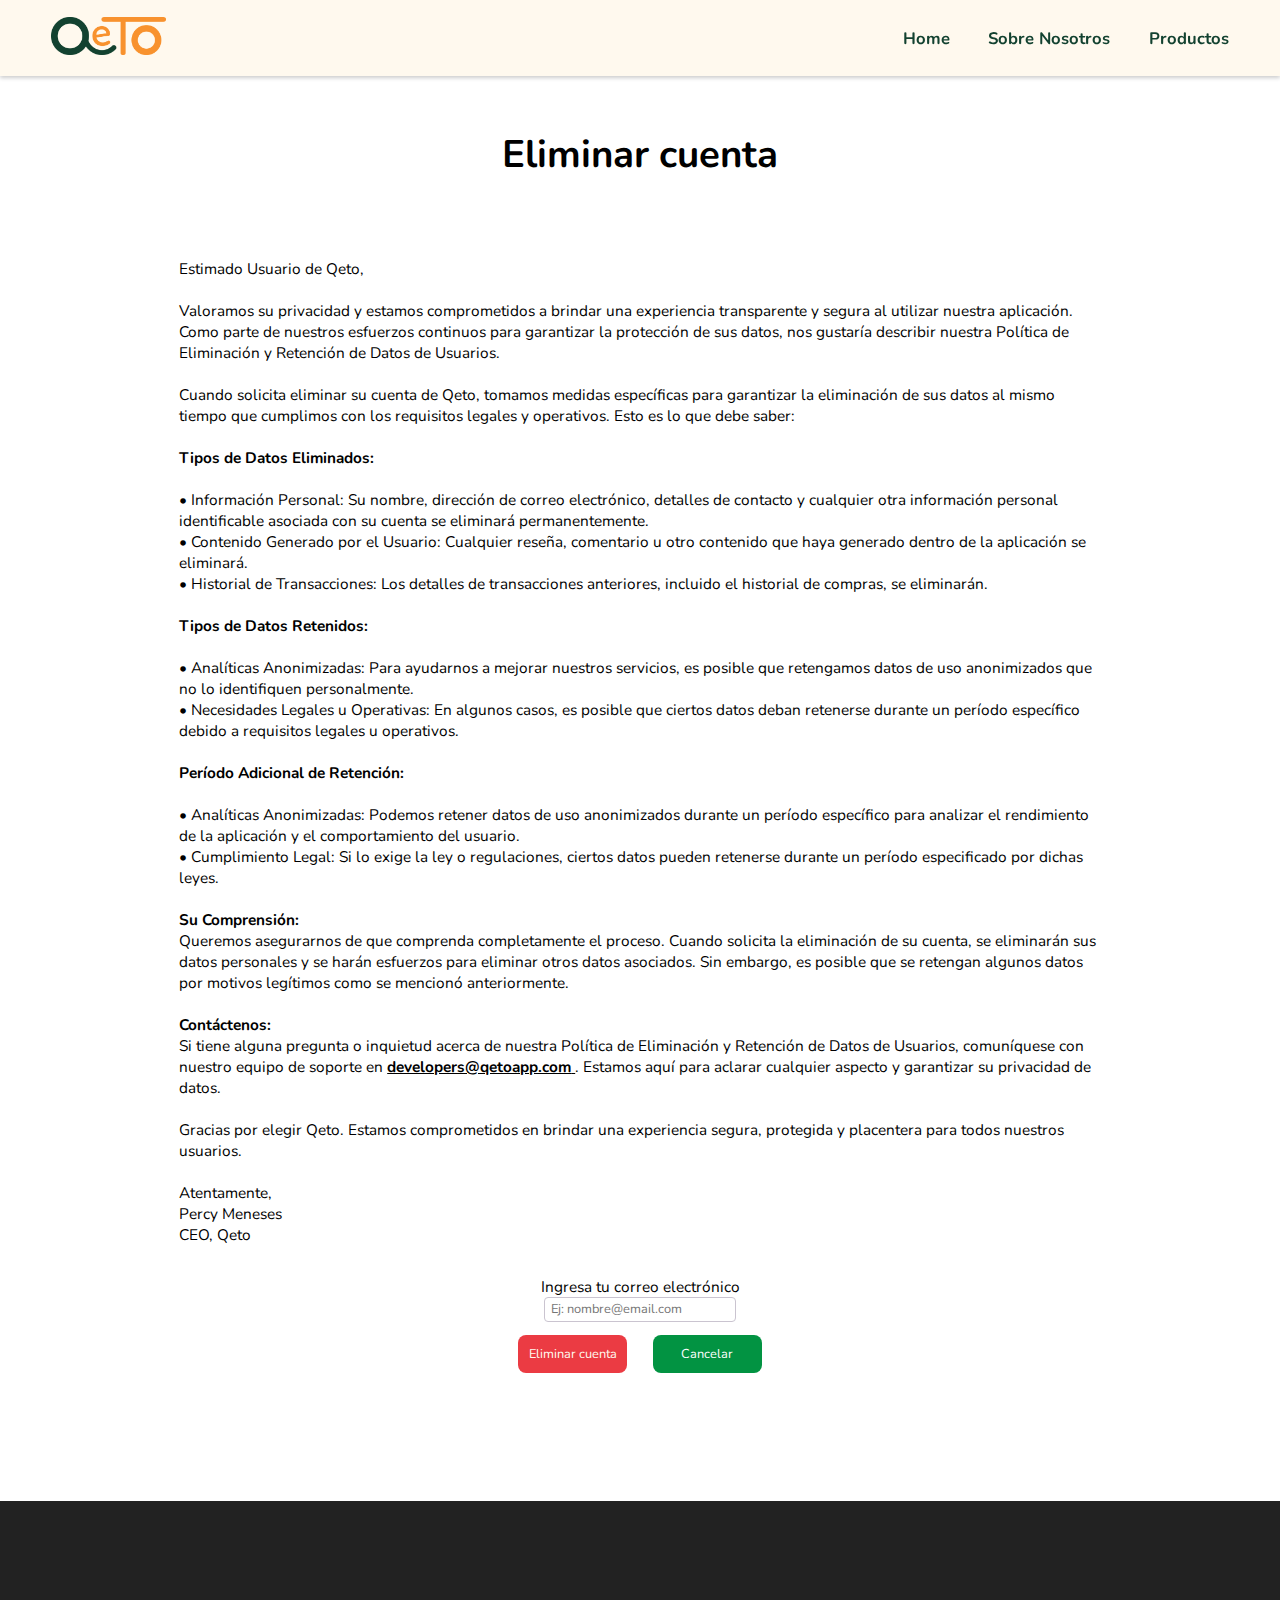
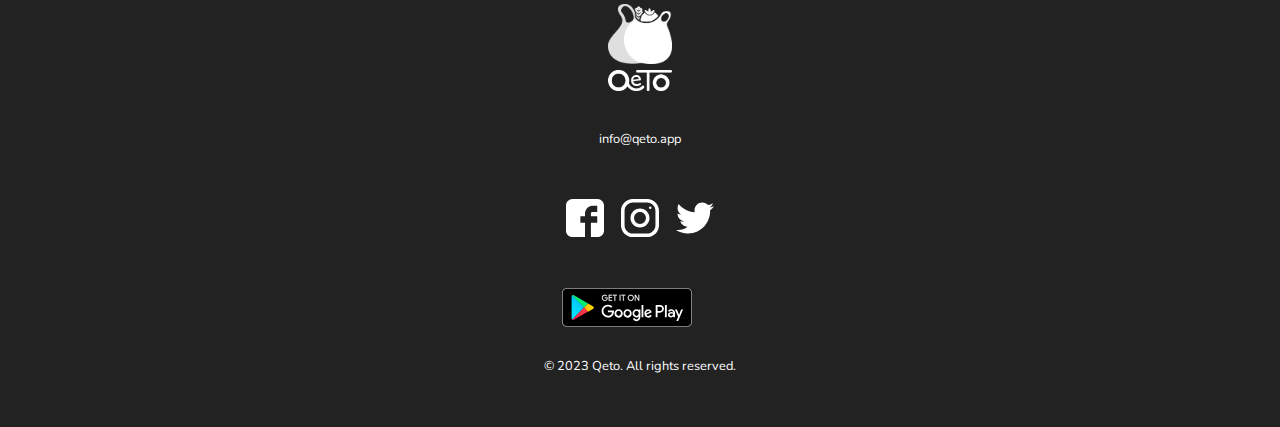
==== delete-account/index.html @ d664d5a8 "delete-account-page" ====
<!DOCTYPE html>
<html lang="en">
  <head>
    <meta charset="UTF-8">
      <meta name="viewport" content="width=device-width, initial-scale=1.0">
      <meta name="theme-color" content="#FFF9EE" />
      <title>Qeto - Fresh Food Delivery</title>
      <link rel="icon" href="../assets/images/icono.png" type="image/x-icon">
      <link rel="stylesheet" href="../styles1.css">
      <link rel="stylesheet" href="./delete-account.css">
  </head>
  <body>
    <header>
      <a href="../index.html">
        <img class="header-logo" src="../assets/images/logo-horizontal-verde.png" alt="main-logo">
      </a>
      <nav>
        <ul>
          <li><a href="../index.html#hero">Home</a></li>
          <li><a href="../index.html#pre-about">Sobre Nosotros</a></li>
          <li><a href="../index.html#pre-products">Productos</a></li>
        </ul>
      </nav>
      <div class="burger-button">
        <div class="burger-button-line"></div>
        <div class="burger-button-line"></div>
        <div class="burger-button-line"></div>
      </div>
    </header>

    <main class="delete-account">
      <h1 class="delete-account__title">Eliminar cuenta</h1>
      <p class="delete-account__description">
        Estimado Usuario de Qeto,<br />
        <br />
        Valoramos su privacidad y estamos comprometidos a brindar una experiencia transparente y segura al utilizar
        nuestra aplicación. Como parte de nuestros esfuerzos continuos para garantizar la protección de sus datos,
        nos gustaría describir nuestra Política de Eliminación y Retención de Datos de Usuarios.<br />
        <br />
        Cuando solicita eliminar su cuenta de Qeto, tomamos medidas específicas para garantizar la eliminación de sus
        datos al mismo tiempo que cumplimos con los requisitos legales y operativos. Esto es lo que debe saber:<br />
        <br />
        <strong>Tipos de Datos Eliminados:</strong><br />
        <br />
        • Información Personal: Su nombre, dirección de correo electrónico, detalles de contacto y cualquier otra
        información personal identificable asociada con su cuenta se eliminará permanentemente.<br />
        • Contenido Generado por el Usuario: Cualquier reseña, comentario u otro contenido que haya generado dentro
        de la aplicación se eliminará.<br />
        • Historial de Transacciones: Los detalles de transacciones anteriores, incluido el historial de compras,
        se eliminarán.<br />
        <br />
        <strong>Tipos de Datos Retenidos:</strong><br />
        <br />
        • Analíticas Anonimizadas: Para ayudarnos a mejorar nuestros servicios, es posible que retengamos datos de
        uso anonimizados que no lo identifiquen personalmente.<br />
        • Necesidades Legales u Operativas: En algunos casos, es posible que ciertos datos deban retenerse durante
        un período específico debido a requisitos legales u operativos.<br />
        <br />
        <strong>Período Adicional de Retención:</strong><br />
        <br />
        • Analíticas Anonimizadas: Podemos retener datos de uso anonimizados durante un período específico para analizar
        el rendimiento de la aplicación y el comportamiento del usuario.<br />
        • Cumplimiento Legal: Si lo exige la ley o regulaciones, ciertos datos pueden retenerse durante un período
        especificado por dichas leyes.<br />
        <br />
        <strong>Su Comprensión:</strong><br />
        Queremos asegurarnos de que comprenda completamente el proceso. Cuando solicita la eliminación de su cuenta,
        se eliminarán sus datos personales y se harán esfuerzos para eliminar otros datos asociados. Sin embargo,
        es posible que se retengan algunos datos por motivos legítimos como se mencionó anteriormente.<br />
        <br />
        <strong>Contáctenos:</strong><br />
        Si tiene alguna pregunta o inquietud acerca de nuestra Política de Eliminación y Retención de Datos de Usuarios,
        comuníquese con nuestro equipo de soporte en
        <a class="delete-account__description__email" href="mailto:developers@qetoapp.com?subject=Mayor%20información%Política%de%Privacidad" target="_blank">
          <strong>developers@qetoapp.com</strong>
        </a>. Estamos aquí para aclarar cualquier aspecto y garantizar su privacidad de datos.<br />
        <br />
        Gracias por elegir Qeto. Estamos comprometidos en brindar una experiencia segura, protegida y placentera para
        todos nuestros usuarios.<br />
        <br />
        Atentamente,<br />
        Percy Meneses<br />
        CEO, Qeto
      </p>
      <form class="delete-account__form" action="https://submit-form.com/A1nSZQLX">
        <label class="delete-account__form__label" for="email">Ingresa tu correo electrónico</label>
        <input
        class="delete-account__form__input"
        type="email"
        id="email"
        name="email"
        placeholder="Ej: nombre@email.com"
        required="" />
        <div class="delete-account__form__buttons-container">
          <button class="delete-account__delete-button" type="submit">Eliminar cuenta</button>
          <a class="delete-account__back-button" href="../index.html">Cancelar</a>
        </div>
      </form>
    </main>

    <footer>
      <div class="container">
        <div class="logo">
          <img src="../assets/images/icono-blanco.png" alt="Qeto Logo">
          <img src="../assets/images/logo-horizontal-blanco.png" alt="Qeto Logo">
        </div>
    
        <div class="contact-info">
          <!-- <h4>Contact Information</h4> -->
          <!-- <p>123 Main Street</p> -->
          <!-- <p>Anytown, USA 12345</p> -->
          <p>info@qeto.app</p>
          <!-- <p>(555) 555-5555</p> -->
        </div>
    
        <div class="social-media">
          <ul class="social-media-list">
            <li>
              <a href="https://www.facebook.com/qetoapp" target="_blank">
                <img class="social-media-list-icon" src="../assets/images/facebook.svg" alt="facebook icon">
              </a>
            </li>
            <li>
              <a href="https://www.instagram.com/qetoapp/" target="_blank">
                <img class="social-media-list-icon" src="../assets/images/instagram.svg" alt="instagram icon">
              </a>
            </li>
            <li>
              <a href="https://twitter.com/QetoApp" target="_blank">
                <img class="social-media-list-icon" src="../assets/images/twitter.svg" alt="twitter icon">
              </a>
            </li>
          </ul>
        </div>

        <div class="download-buttons">
          <a class="download-button">
            <img src="../assets/images/google-play-store.svg" alt="google play store">
          </a>
          <!-- <a class="download-button">
            <img src="../assets/images/apple-app-store.svg" alt="apple app store">
          </a> -->
        </div>

        <div class="legal-info">
          <p>&copy; 2023 Qeto. All rights reserved.</p>
          <!-- <ul>
            <li><a href="#">Privacy Policy</a></li>
            <li><a href="#">Terms of Service</a></li>
          </ul> -->
        </div>
      </div>
    </footer>

    <script src="../script.js"></script>
  </body>
</html>
---- styles1.css ----
/* Base CSS */
* {
  box-sizing: border-box;
  font-size: 1vw;
  font-family: 'Raleway';
}

html {
  height: 100%;
  scroll-behavior: smooth;
}
body {
  margin: 0;
  height: 100%;
  background-color: #222;
}
h1, h2, h3, h4, h5, h6,
p, strong, small, figure, img {
  margin: 0;
}
ol, ul {
  padding: 0;
  margin: 0;
}

#root {
  height: 100%;
  margin: 0;
  display: flex;
  /* flex-direction: column-reverse; */
  flex-direction: column;
  justify-content: space-between;
}

strong {
  font-size: inherit;
}

a[href^="tel"] {
  color: inherit; /* Inherit text color of parent element. */
  text-decoration: none; /* Remove underline. */
  font-size: inherit;
  /* Additional css `propery: value;` pairs here */
}
a:hover {
  color: inherit;
}

.hidden {
  display: none !important;
}
/* endBase CSS */

/* Font family */
@font-face {
  font-family: 'Nunito';
  src: url('./assets/fonts/static/Nunito-Black.ttf');
  font-weight: 900;
  font-style: normal;
}
@font-face {
  font-family: 'Nunito';
  src: url('./assets/fonts/static/Nunito-ExtraBold.ttf');
  font-weight: 800;
  font-style: normal;
}
@font-face {
  font-family: 'Nunito';
  src: url('./assets/fonts/static/Nunito-Bold.ttf');
  font-weight: 700;
  font-style: normal;
}
@font-face {
  font-family: 'Nunito';
  src: url('./assets/fonts/static/Nunito-SemiBold.ttf');
  font-weight: 600;
  font-style: normal;
}
@font-face {
  font-family: 'Nunito';
  src: url('./assets/fonts/static/Nunito-Medium.ttf');
  font-weight: 500;
  font-style: normal;
}
@font-face {
  font-family: 'Nunito';
  src: url('./assets/fonts/static/Nunito-Regular.ttf');
  font-weight: 400;
}
@font-face {
  font-family: 'Nunito';
  src: url('./assets/fonts/static/Nunito-Light.ttf');
  font-weight: 200;
  font-style: normal;
}
@font-face {
  font-family: 'Nunito';
  src: url('./assets/fonts/static/Nunito-ExtraLight.ttf');
  font-weight: 100;
  font-style: normal;
}
/* end Font family */

/* Global Styles */
* {
  font-family: 'Nunito', sans-serif;
  margin: 0;
  padding: 0;
  box-sizing: border-box;
}

ul {
  list-style: none;
}

a {
  text-decoration: none;
  color: #134230;
}

button {
  cursor: pointer;
  padding: 1em 2em;
  background-color: #F8922E;
  color: #FFF9EE;
  border: none;
  border-radius: 25px;
  transition: background-color 0.3s ease;
}

button:hover {
  background-color: #8B181F;
}

/* Download buttons */
.download-buttons {
  display: flex;
  justify-content: center;
  align-items: center;
}
.download-button img {
  height: 3em;
}
.download-buttons .download-button:first-child {
  margin-right: 2em;
}
/* end Download buttons */

.pre-section {
  height: 5.577em;
  margin-bottom: -1px;
}

/* Header Styles */
header {
  display: flex;
  justify-content: space-between;
  align-items: center;
  padding: 1.3em 4em;
  background-color: #FFF9EE;
  position: fixed;
  top: 0;
  z-index: 2;
  width: 100%;
  box-shadow: 0px 2px 4px rgba(0, 0, 0, 0.2);
}
header .burger-button {
  display: none;
}
nav ul {
  display: flex;
}

nav ul li {
  margin-left: 3em;
}

nav ul li:first-child {
  margin-left: 0;
}

nav ul li a {
  font-weight: 700;
  font-size: 1.3rem;
}
.header-logo {
  width: 9em;
}

/* Hero Styles */
#hero {
  height: 35em;
  background-image: url("./assets/images/woman.jpg");
  background-size: cover;
  background-position: center;
  display: flex;
  flex-direction: column;
  justify-content: flex-end;
  align-items: center;
  color: #FFF9EE;
  text-align: center;
  position: relative;
  padding-top: 5.55em;
}
.hero-logo {
  width: 20em;
}
.hero-main-text {
  font-size: 1.984rem;
  margin-top: .5em;
  margin-bottom: .8em;
  font-weight: 700;
}
.hero-background-color {
  background-color: rgba(248, 147, 46, .5);
  width: 100%;
  height: 100%;
  position: absolute;
  top: 0;
  left: 0;
  z-index: 0;
}
.hero-container {
  max-width: 80rem;
  margin: 0 auto;
  z-index: 1;
}

.hero-container h1 {
  font-size: 4rem;
  font-weight: bold;
  margin-bottom: 2em;
}

/* About Styles */
#about {
  padding: 6em 6em 0 6em;
  background-color: #FFF9EE;
  text-align: center;
}
#about .container {
  width: 70em;
  margin: auto;
}

#about h2 {
  font-size: 3rem;
  font-weight: bold;
  margin-bottom: .5em;
}

#about p {
  font-size: 1.2rem;
  margin-bottom: 1em;
}

/* Products Styles */
#products {
  background-color: white;
  padding: 6em;
  text-align: center;
}

#products h2 {
  font-size: 3rem;
  font-weight: bold;
  margin-bottom: .5em;
}

#products ul {
  display: flex;
  justify-content: center;
  flex-wrap: wrap;
}

#products li {
  margin: 0 1.5em;
  font-size: 1.2rem;
}

footer {
  background-color: #222;
  color: #fff;
  padding: 8em 0 4em 0;
}

footer .container {
  display: flex;
  flex-direction: column;
  flex-wrap: wrap;
  margin: auto;
  align-items: center;
}
footer .logo {
  display: flex;
  flex-direction: column;
}
footer .logo img {
  width: 5em;
}
footer .logo img:last-child {
  margin-top: .5em;
  margin-bottom: 3em;
}

footer .contact-info, footer .social-media {
  margin-bottom: 4em;
}
footer .contact-info p {
  font-size: 1rem;
}

footer .social-media ul {
  list-style: none;
  display: flex;
}

footer .social-media ul li {
  margin-right: 1.3em;
}
footer .social-media ul li:last-child {
  margin-right: 0;
}

footer .social-media ul li a {
  color: #fff;
  display: flex;
}
footer .social-media-list-icon {
  width: 3em;
}

footer .legal-info {
  text-align: center;
  display: flex;
  justify-content: center;
  width: 100%;
  margin-top: 2em;
}

footer .legal-info ul {
  list-style: none;
  margin: 0;
  padding: 0;
}

footer .legal-info ul li {
  display: inline-block;
}

footer .legal-info ul li a {
  color: #fff;
}
footer .legal-info p {
  font-size: 1rem;
}

@media screen and (max-width: 1024px) {
  * {
    font-size: 2.243vw;
  }
  body {
    height: max-content;
  }

  .download-buttons {
    flex-direction: column;
  }
  .download-button img {
    width: 22em;
    height: auto;
  }
  .download-buttons .download-button:first-child {
    margin-right: 0;
    margin-bottom: 2em;
  }

  .pre-section {
    height: 6.516em;
  }

  .header-logo {
    width: 12em;
  }
  header .burger-button {
    display: flex;
    flex-direction: column;
    z-index: 1;
  }
  header .burger-button-line {
    width: 3.8em;
    height: 4px;
    /* background-color: #fff9ee; */
    background-color: black;
    margin-bottom: .8em;
    border-radius: 8px;
    transition: .3s;
  }
  header .burger-button-line:last-child {
    margin-bottom: 0;
  }
  nav {
    background-color: #FFF9EE;
    position: absolute;
    top: 0em;
    right: 1.5em;
    z-index: 0;
    width: 0;
    height: 0;
    border-radius: 25px;
    transition: .3s;
    overflow: hidden;
  }
  nav.open {
    background-color: #F8922E;
    width: 27em;
    height: 26em;
  }
  nav.open ~ .burger-button .burger-button-line {
    background-color: #FFF9EE;
  }
  nav ul {
    flex-direction: column;
    align-items: flex-end;
    width: max-content;
    margin: auto;
    margin-top: 8em;
  }
  nav ul li {
    margin-left: 0;
    margin-bottom: 1.5em;
  }
  nav ul li a {
    color: #fff9ee;
    font-size: 3rem;
  }

  #hero {
    height: 80em;
  }
  .hero-background-color {
    background-color: rgba(248, 147, 46, .6);
  }
  .hero-container {
    max-width: 85%;
  }
  .hero-main-text {
    font-size: 3.2rem;
    font-weight: 800;
    margin-top: 1em;
    margin-bottom: 1.5em;
    line-height: 160%;
  }

  #about {
    padding-right: 0;
    padding-left: 0;
  }
  #about h2 {
    font-size: 5rem;
  }
  #about p {
    font-size: 2.3rem;
  }
  #about .container {
    width: 85%;
  }

  #products {
    padding-right: 0;
    padding-left: 0;
  }
  #products h2 {
    font-size: 5rem;
    margin-bottom: 1em;
  }
  #products ul {
    flex-direction: column;
  }
  #products li {
    font-size: 3rem;
    margin-bottom: 1em;
  }

  footer {
    padding-bottom: 2em;
  }
  footer .logo img {
    width: 10em;
  }
  footer .contact-info p {
    font-size: 2.2rem;
  }
  footer .social-media ul li {
    margin-right: 3em;
  }
  footer .social-media-list-icon {
    width: 6em;
  }
  footer .legal-info p {
    font-size: 2rem;
  }
}
---- delete-account/delete-account.css ----
.delete-account {
  background-color: white;
  padding: 10em 0;
}
.delete-account__title {
  width: max-content;
  margin: auto;
  font-size: 3rem;
  font-weight: bold;
  margin-bottom: .5em;
}

.delete-account__description,
.delete-account__description__email {
  font-size: 1.2rem;
  color: black;
}
.delete-account__description{
  width: 60em;
  margin: auto;
  margin-top: 5em;
  margin-bottom: 2em;
}
.delete-account__description__email {
  text-decoration: underline;
}

.delete-account__form {
  display: flex;
  flex-direction: column;
  align-items: center;
}
.delete-account__form__label {
  font-size: 1.2rem;
}
.delete-account__form__input {
  outline: none;
  padding-left: .5em;
  border: 1px solid #CAC4D0;
  border-radius: 4px;
  height: 2em;
  width: 15em;
}
.delete-account__form__buttons-container {
  display: flex;
  justify-content: space-between;
  width: 19em;
  margin-top: 1em;
}
.delete-account__delete-button,
.delete-account__back-button {
  width: 8.5em;
  height: 3em;
  border-radius: 8px;
  display: flex;
  justify-content: center;
  align-items: center;
  padding: 0;
}
.delete-account__delete-button:hover,
.delete-account__back-button:hover {
  color: white;
}

.delete-account__delete-button {
  background-color: #EB3B43;
}
.delete-account__delete-button:hover {
  background-color: #EB3B43;
}
.delete-account__back-button {
  background-color: #029342;
  color: white;
}

@media screen and (max-width: 1024px) {
  .delete-account {
    padding: 10.6em 0;
  }
  .delete-account__title {
    font-size: 4rem;
  }
  .delete-account__description,
  .delete-account__description__email {
    font-size: 2.2rem;
  }
  .delete-account__description {
    width: 85%;
    margin-top: 2em;
    margin-bottom: 1em;
  }
  .delete-account__form {
    margin-top: 5em;
  }
  .delete-account__form__label {
    font-size: 2.8rem;
  }
  .delete-account__form__input {
    font-size: 2.3rem;
  }
  .delete-account__form__buttons-container {
    width: max-content;
    margin-top: 3em;
  }
  .delete-account__delete-button,
  .delete-account__back-button {
    font-size: 2.2rem;
    width: 8.3em;
  }
  .delete-account__delete-button {
    margin-right: 1em;
  }
}
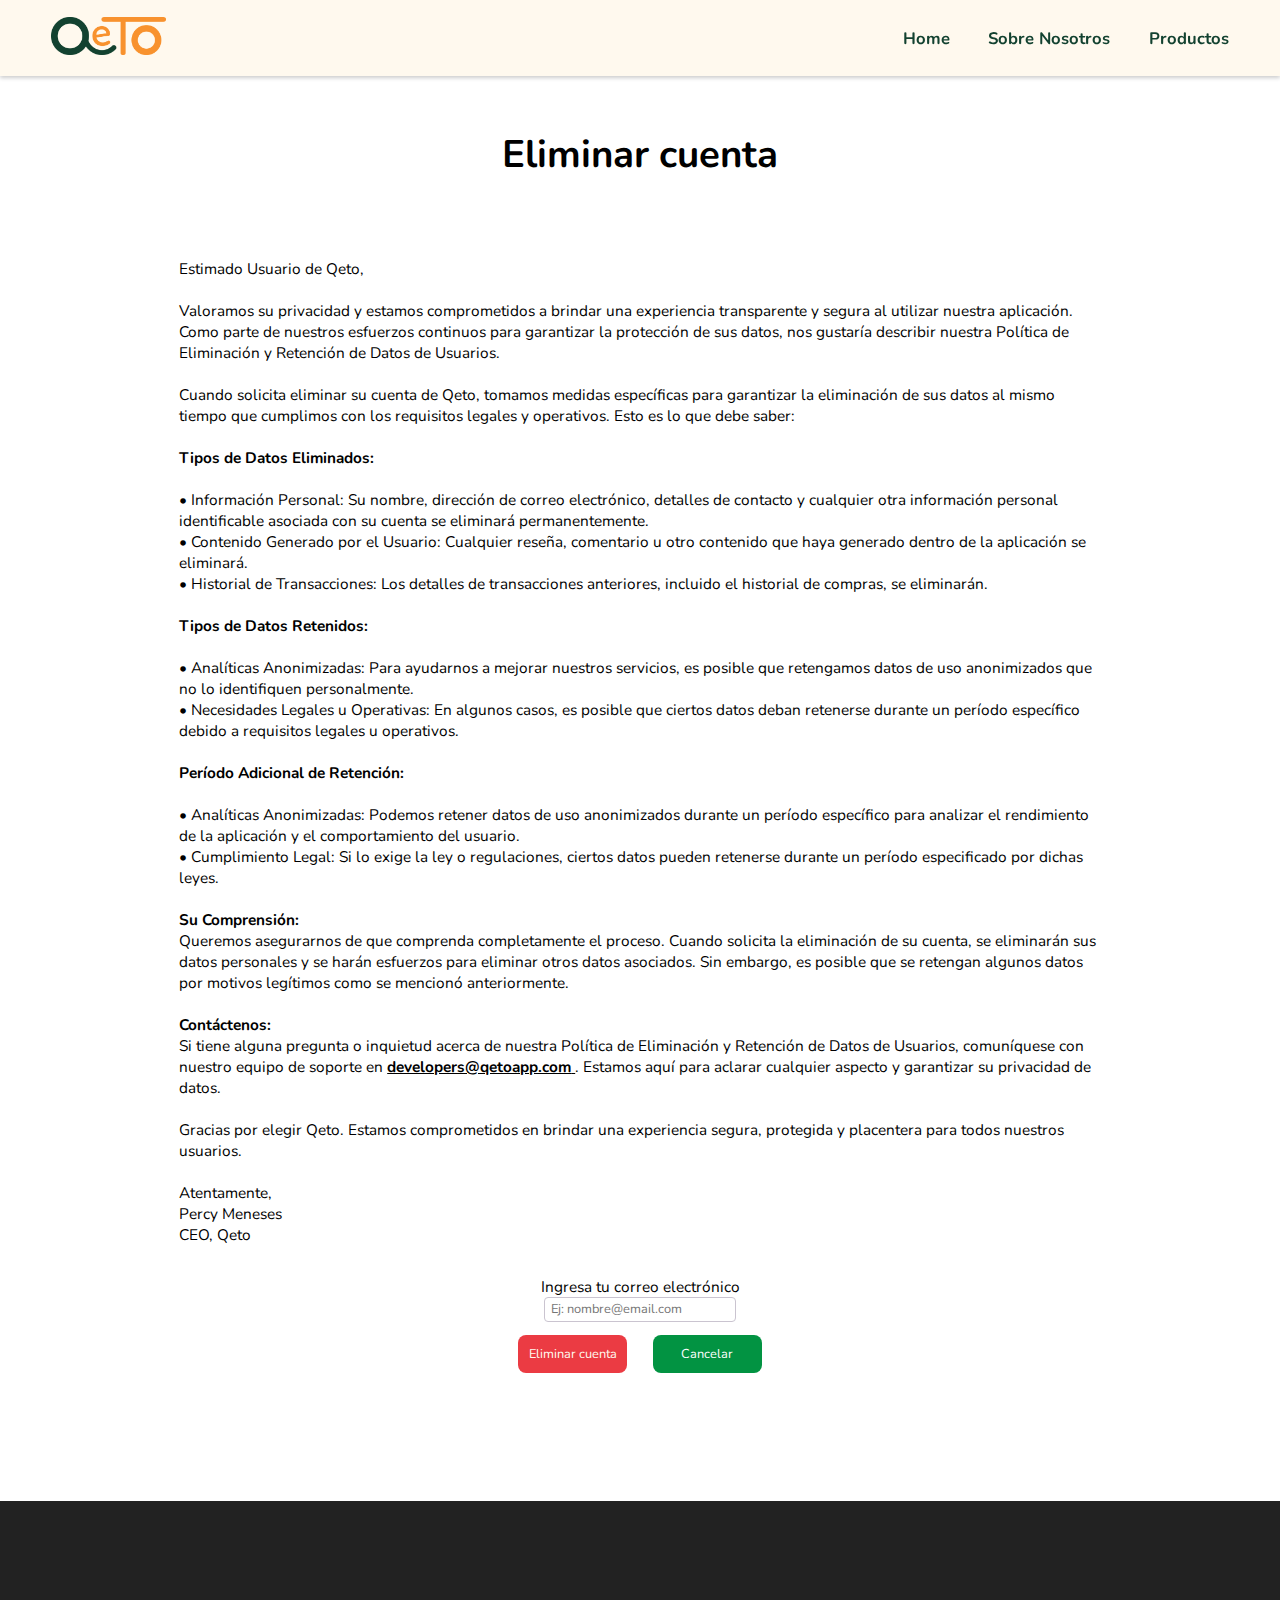
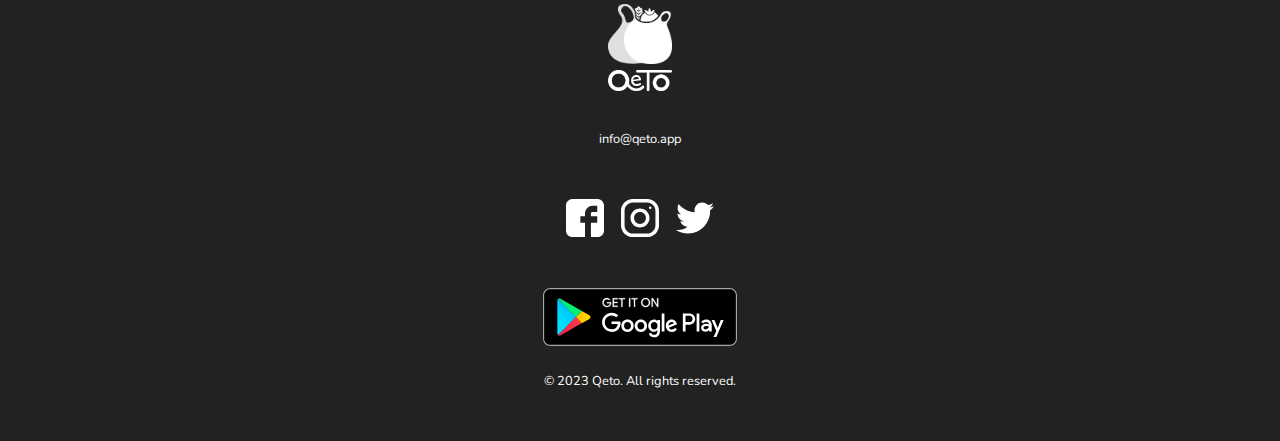
==== commit b61a8ccf: "download button styles" ====
--- a/delete-account/index.html
+++ b/delete-account/index.html
@@ -6,7 +6,7 @@
       <meta name="theme-color" content="#FFF9EE" />
       <title>Qeto - Fresh Food Delivery</title>
       <link rel="icon" href="../assets/images/icono.png" type="image/x-icon">
-      <link rel="stylesheet" href="../styles1.css">
+      <link rel="stylesheet" href="../styles2.css">
       <link rel="stylesheet" href="./delete-account.css">
   </head>
   <body>
@@ -134,7 +134,7 @@
         </div>
 
         <div class="download-buttons">
-          <a class="download-button">
+          <a class="download-button" href="https://play.google.com/store/apps/details?id=com.apayqhatu.qeto&pli=1" target="_blank">
             <img src="../assets/images/google-play-store.svg" alt="google play store">
           </a>
           <!-- <a class="download-button">
--- a/styles2.css
+++ b/styles2.css
@@ -0,0 +1,505 @@
+/* Base CSS */
+* {
+  box-sizing: border-box;
+  font-size: 1vw;
+  font-family: 'Raleway';
+}
+
+html {
+  height: 100%;
+  scroll-behavior: smooth;
+}
+body {
+  margin: 0;
+  height: 100%;
+  background-color: #222;
+}
+h1, h2, h3, h4, h5, h6,
+p, strong, small, figure, img {
+  margin: 0;
+}
+ol, ul {
+  padding: 0;
+  margin: 0;
+}
+
+#root {
+  height: 100%;
+  margin: 0;
+  display: flex;
+  /* flex-direction: column-reverse; */
+  flex-direction: column;
+  justify-content: space-between;
+}
+
+strong {
+  font-size: inherit;
+}
+
+a[href^="tel"] {
+  color: inherit; /* Inherit text color of parent element. */
+  text-decoration: none; /* Remove underline. */
+  font-size: inherit;
+  /* Additional css `propery: value;` pairs here */
+}
+a:hover {
+  color: inherit;
+}
+
+.hidden {
+  display: none !important;
+}
+/* endBase CSS */
+
+/* Font family */
+@font-face {
+  font-family: 'Nunito';
+  src: url('./assets/fonts/static/Nunito-Black.ttf');
+  font-weight: 900;
+  font-style: normal;
+}
+@font-face {
+  font-family: 'Nunito';
+  src: url('./assets/fonts/static/Nunito-ExtraBold.ttf');
+  font-weight: 800;
+  font-style: normal;
+}
+@font-face {
+  font-family: 'Nunito';
+  src: url('./assets/fonts/static/Nunito-Bold.ttf');
+  font-weight: 700;
+  font-style: normal;
+}
+@font-face {
+  font-family: 'Nunito';
+  src: url('./assets/fonts/static/Nunito-SemiBold.ttf');
+  font-weight: 600;
+  font-style: normal;
+}
+@font-face {
+  font-family: 'Nunito';
+  src: url('./assets/fonts/static/Nunito-Medium.ttf');
+  font-weight: 500;
+  font-style: normal;
+}
+@font-face {
+  font-family: 'Nunito';
+  src: url('./assets/fonts/static/Nunito-Regular.ttf');
+  font-weight: 400;
+}
+@font-face {
+  font-family: 'Nunito';
+  src: url('./assets/fonts/static/Nunito-Light.ttf');
+  font-weight: 200;
+  font-style: normal;
+}
+@font-face {
+  font-family: 'Nunito';
+  src: url('./assets/fonts/static/Nunito-ExtraLight.ttf');
+  font-weight: 100;
+  font-style: normal;
+}
+/* end Font family */
+
+/* Global Styles */
+* {
+  font-family: 'Nunito', sans-serif;
+  margin: 0;
+  padding: 0;
+  box-sizing: border-box;
+}
+
+ul {
+  list-style: none;
+}
+
+a {
+  text-decoration: none;
+  color: #134230;
+}
+
+button {
+  cursor: pointer;
+  padding: 1em 2em;
+  background-color: #F8922E;
+  color: #FFF9EE;
+  border: none;
+  border-radius: 25px;
+  transition: background-color 0.3s ease;
+}
+
+button:hover {
+  background-color: #8B181F;
+}
+
+/* Download buttons */
+.download-buttons {
+  display: flex;
+  justify-content: center;
+  align-items: center;
+}
+.download-button img {
+  height: 4.5em;
+}
+.download-buttons .download-button:first-child {
+  /* margin-right: 2em; */
+  margin-right: 0;
+  display: flex;
+}
+/* end Download buttons */
+
+.pre-section {
+  height: 5.577em;
+  margin-bottom: -1px;
+}
+
+/* Header Styles */
+header {
+  display: flex;
+  justify-content: space-between;
+  align-items: center;
+  padding: 1.3em 4em;
+  background-color: #FFF9EE;
+  position: fixed;
+  top: 0;
+  z-index: 2;
+  width: 100%;
+  box-shadow: 0px 2px 4px rgba(0, 0, 0, 0.2);
+}
+header .burger-button {
+  display: none;
+}
+nav ul {
+  display: flex;
+}
+
+nav ul li {
+  margin-left: 3em;
+}
+
+nav ul li:first-child {
+  margin-left: 0;
+}
+
+nav ul li a {
+  font-weight: 700;
+  font-size: 1.3rem;
+}
+.header-logo {
+  width: 9em;
+}
+
+/* Hero Styles */
+#hero {
+  height: 35em;
+  background-image: url("./assets/images/woman.jpg");
+  background-size: cover;
+  background-position: center;
+  display: flex;
+  flex-direction: column;
+  justify-content: flex-end;
+  align-items: center;
+  color: #FFF9EE;
+  text-align: center;
+  position: relative;
+  padding-top: 5.55em;
+}
+.hero-logo {
+  width: 20em;
+}
+.hero-main-text {
+  font-size: 1.984rem;
+  margin-top: .5em;
+  margin-bottom: .8em;
+  font-weight: 700;
+}
+.hero-background-color {
+  background-color: rgba(248, 147, 46, .5);
+  width: 100%;
+  height: 100%;
+  position: absolute;
+  top: 0;
+  left: 0;
+  z-index: 0;
+}
+.hero-container {
+  max-width: 80rem;
+  margin: 0 auto;
+  z-index: 1;
+}
+
+.hero-container h1 {
+  font-size: 4rem;
+  font-weight: bold;
+  margin-bottom: 2em;
+}
+
+/* About Styles */
+#about {
+  padding: 6em 6em 0 6em;
+  background-color: #FFF9EE;
+  text-align: center;
+}
+#about .container {
+  width: 70em;
+  margin: auto;
+}
+
+#about h2 {
+  font-size: 3rem;
+  font-weight: bold;
+  margin-bottom: .5em;
+}
+
+#about p {
+  font-size: 1.2rem;
+  margin-bottom: 1em;
+}
+
+/* Products Styles */
+#products {
+  background-color: white;
+  padding: 6em;
+  text-align: center;
+}
+
+#products h2 {
+  font-size: 3rem;
+  font-weight: bold;
+  margin-bottom: .5em;
+}
+
+#products ul {
+  display: flex;
+  justify-content: center;
+  flex-wrap: wrap;
+}
+
+#products li {
+  margin: 0 1.5em;
+  font-size: 1.2rem;
+}
+
+footer {
+  background-color: #222;
+  color: #fff;
+  padding: 8em 0 4em 0;
+}
+
+footer .container {
+  display: flex;
+  flex-direction: column;
+  flex-wrap: wrap;
+  margin: auto;
+  align-items: center;
+}
+footer .logo {
+  display: flex;
+  flex-direction: column;
+}
+footer .logo img {
+  width: 5em;
+}
+footer .logo img:last-child {
+  margin-top: .5em;
+  margin-bottom: 3em;
+}
+
+footer .contact-info, footer .social-media {
+  margin-bottom: 4em;
+}
+footer .contact-info p {
+  font-size: 1rem;
+}
+
+footer .social-media ul {
+  list-style: none;
+  display: flex;
+}
+
+footer .social-media ul li {
+  margin-right: 1.3em;
+}
+footer .social-media ul li:last-child {
+  margin-right: 0;
+}
+
+footer .social-media ul li a {
+  color: #fff;
+  display: flex;
+}
+footer .social-media-list-icon {
+  width: 3em;
+}
+
+footer .legal-info {
+  text-align: center;
+  display: flex;
+  justify-content: center;
+  width: 100%;
+  margin-top: 2em;
+}
+
+footer .legal-info ul {
+  list-style: none;
+  margin: 0;
+  padding: 0;
+}
+
+footer .legal-info ul li {
+  display: inline-block;
+}
+
+footer .legal-info ul li a {
+  color: #fff;
+}
+footer .legal-info p {
+  font-size: 1rem;
+}
+
+@media screen and (max-width: 1024px) {
+  * {
+    font-size: 2.243vw;
+  }
+  body {
+    height: max-content;
+  }
+
+  .download-buttons {
+    flex-direction: column;
+  }
+  .download-button img {
+    width: 22em;
+    height: auto;
+  }
+  .download-buttons .download-button:first-child {
+    margin-right: 0;
+    margin-bottom: 2em;
+  }
+
+  .pre-section {
+    height: 6.516em;
+  }
+
+  .header-logo {
+    width: 12em;
+  }
+  header .burger-button {
+    display: flex;
+    flex-direction: column;
+    z-index: 1;
+  }
+  header .burger-button-line {
+    width: 3.8em;
+    height: 4px;
+    /* background-color: #fff9ee; */
+    background-color: black;
+    margin-bottom: .8em;
+    border-radius: 8px;
+    transition: .3s;
+  }
+  header .burger-button-line:last-child {
+    margin-bottom: 0;
+  }
+  nav {
+    background-color: #FFF9EE;
+    position: absolute;
+    top: 0em;
+    right: 1.5em;
+    z-index: 0;
+    width: 0;
+    height: 0;
+    border-radius: 25px;
+    transition: .3s;
+    overflow: hidden;
+  }
+  nav.open {
+    background-color: #F8922E;
+    width: 27em;
+    height: 26em;
+  }
+  nav.open ~ .burger-button .burger-button-line {
+    background-color: #FFF9EE;
+  }
+  nav ul {
+    flex-direction: column;
+    align-items: flex-end;
+    width: max-content;
+    margin: auto;
+    margin-top: 8em;
+  }
+  nav ul li {
+    margin-left: 0;
+    margin-bottom: 1.5em;
+  }
+  nav ul li a {
+    color: #fff9ee;
+    font-size: 3rem;
+  }
+
+  #hero {
+    height: 80em;
+  }
+  .hero-background-color {
+    background-color: rgba(248, 147, 46, .6);
+  }
+  .hero-container {
+    max-width: 85%;
+  }
+  .hero-main-text {
+    font-size: 3.2rem;
+    font-weight: 800;
+    margin-top: 1em;
+    margin-bottom: 1.5em;
+    line-height: 160%;
+  }
+
+  #about {
+    padding-right: 0;
+    padding-left: 0;
+  }
+  #about h2 {
+    font-size: 5rem;
+  }
+  #about p {
+    font-size: 2.3rem;
+  }
+  #about .container {
+    width: 85%;
+  }
+
+  #products {
+    padding-right: 0;
+    padding-left: 0;
+  }
+  #products h2 {
+    font-size: 5rem;
+    margin-bottom: 1em;
+  }
+  #products ul {
+    flex-direction: column;
+  }
+  #products li {
+    font-size: 3rem;
+    margin-bottom: 1em;
+  }
+
+  footer {
+    padding-bottom: 2em;
+  }
+  footer .logo img {
+    width: 10em;
+  }
+  footer .contact-info p {
+    font-size: 2.2rem;
+  }
+  footer .social-media ul li {
+    margin-right: 3em;
+  }
+  footer .social-media-list-icon {
+    width: 6em;
+  }
+  footer .legal-info p {
+    font-size: 2rem;
+  }
+}